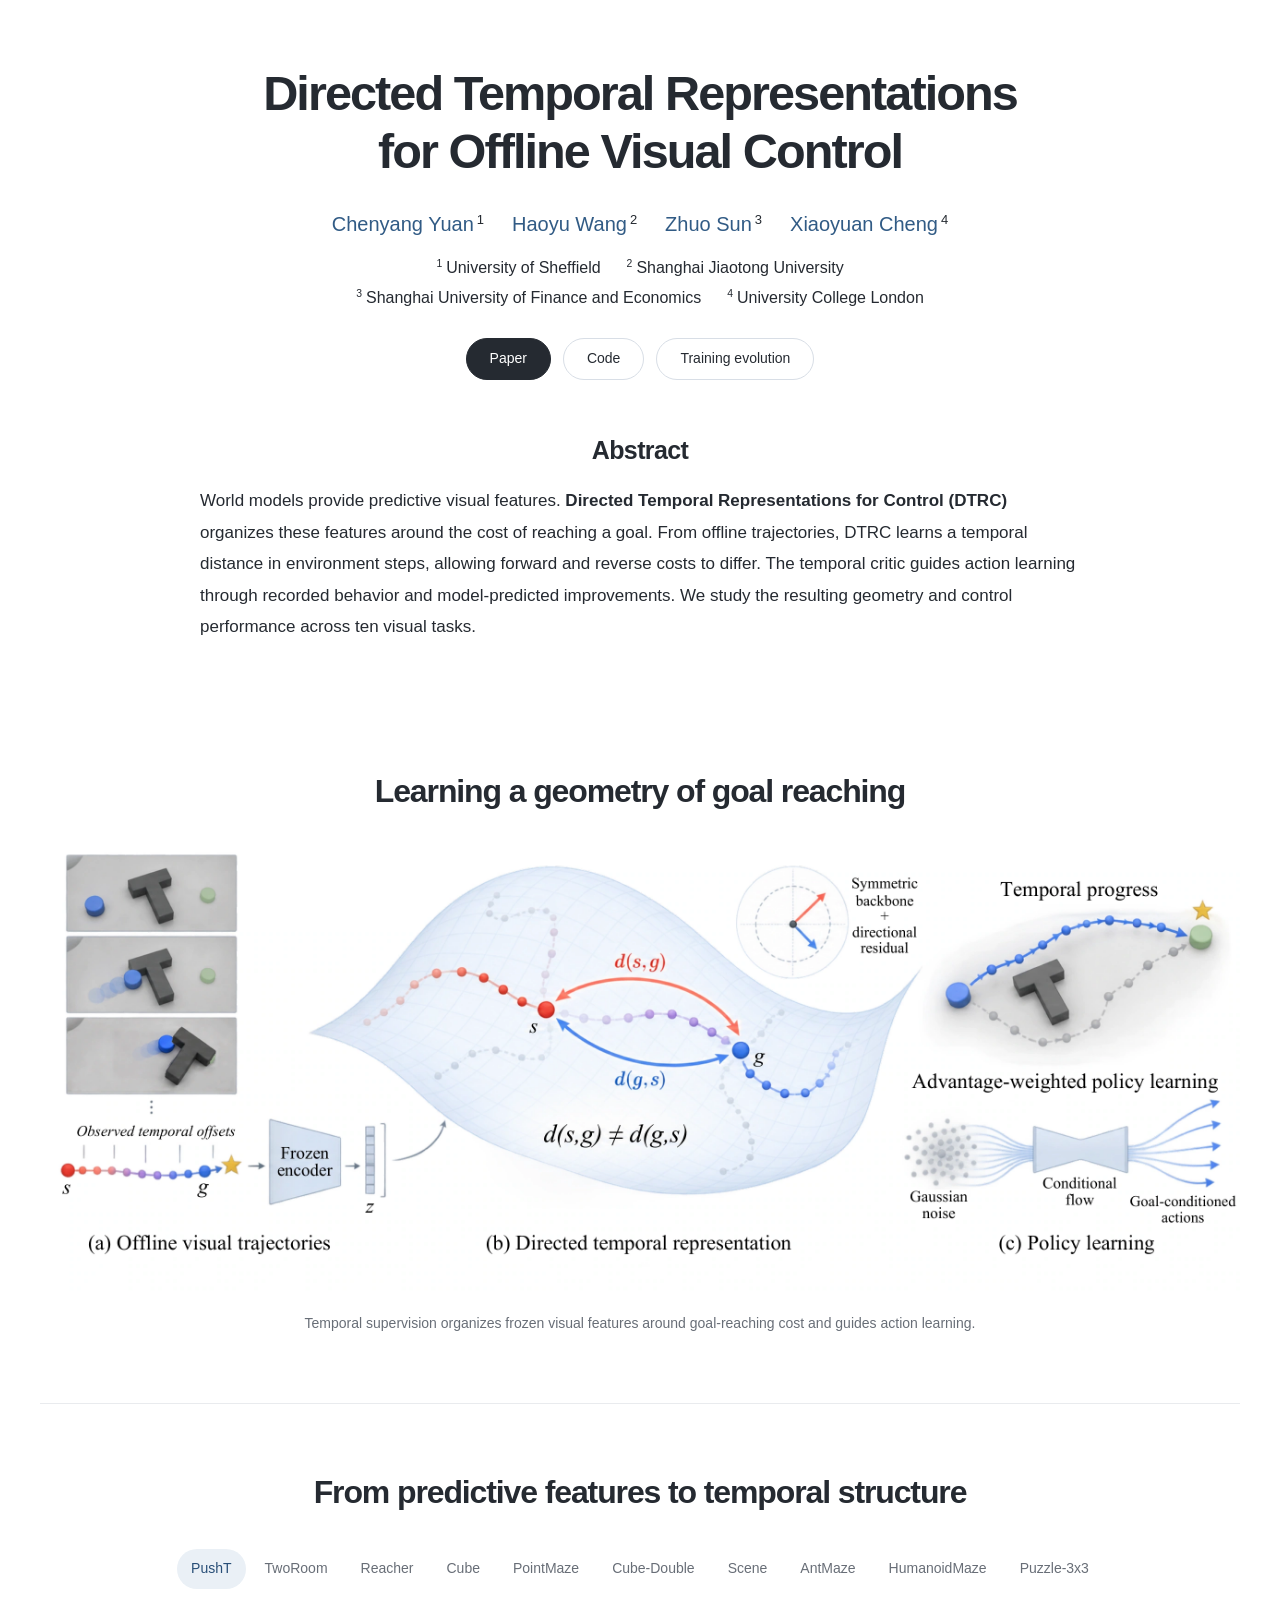
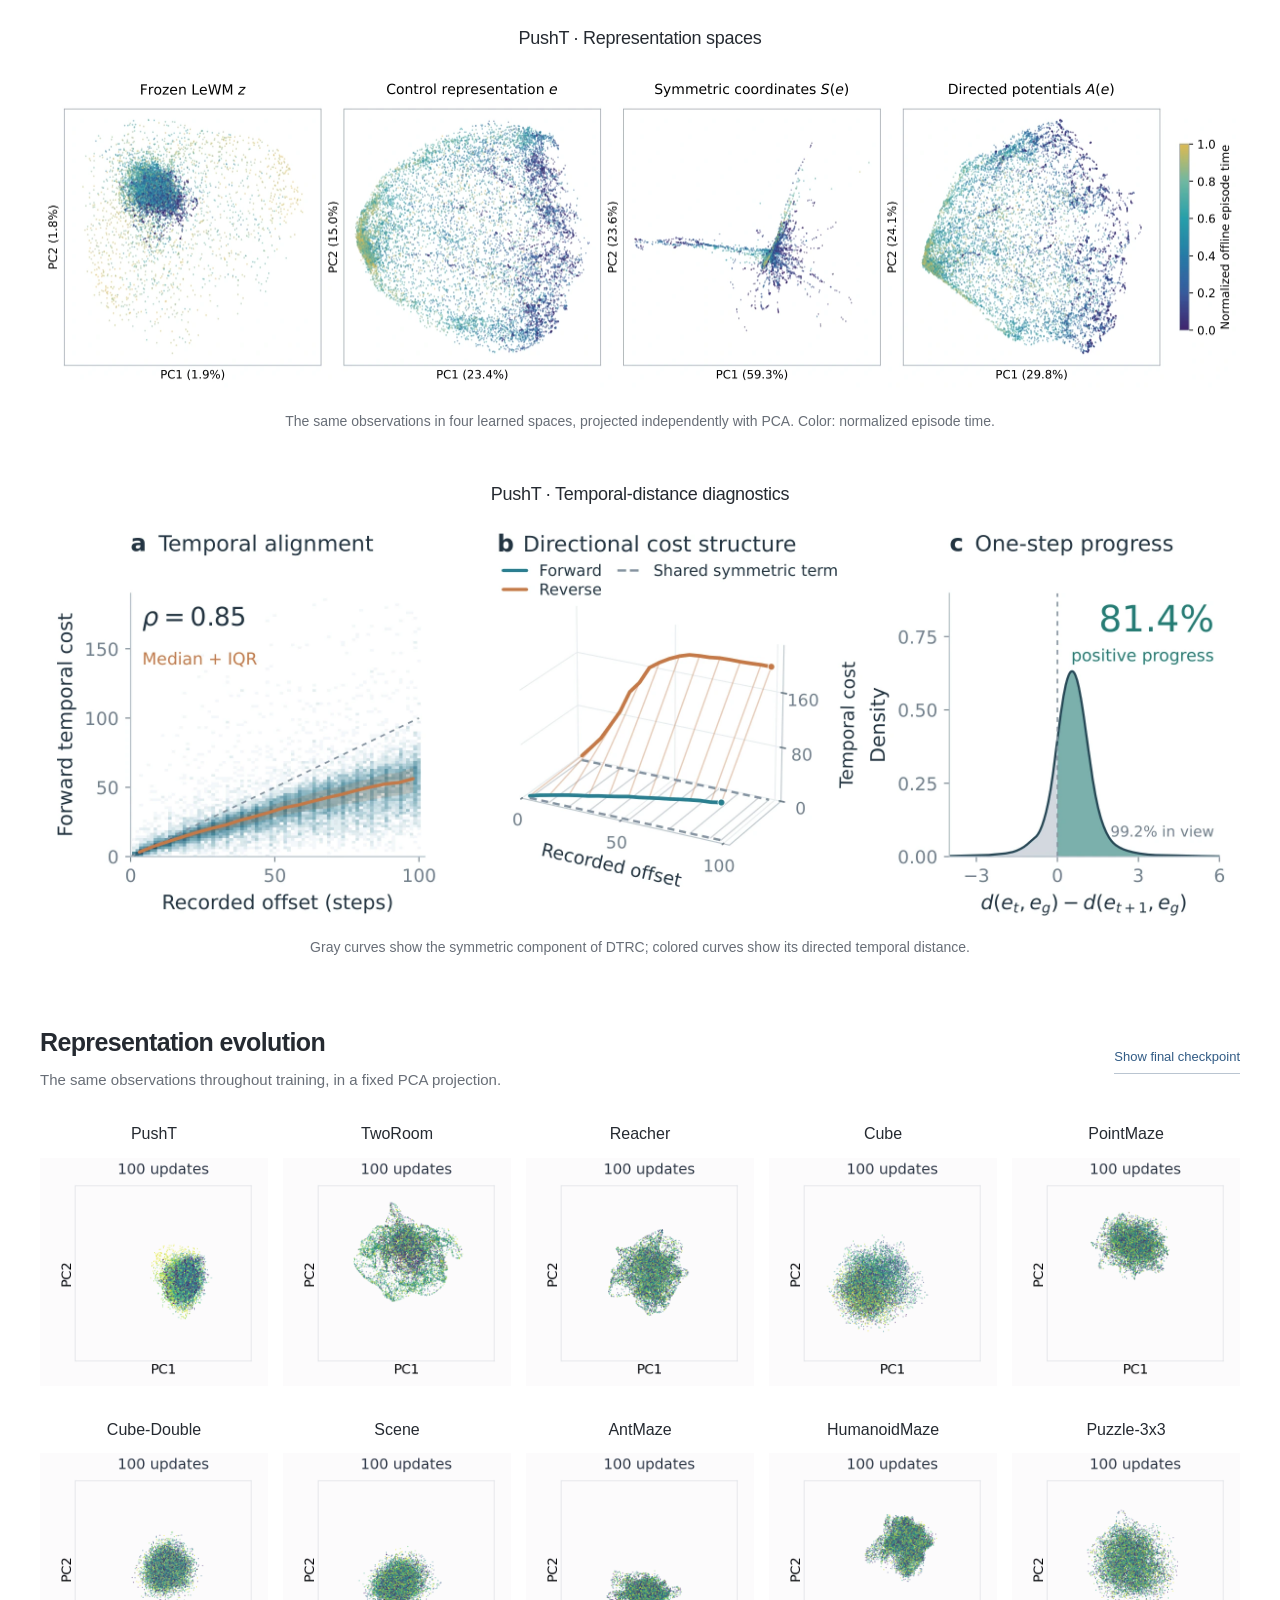
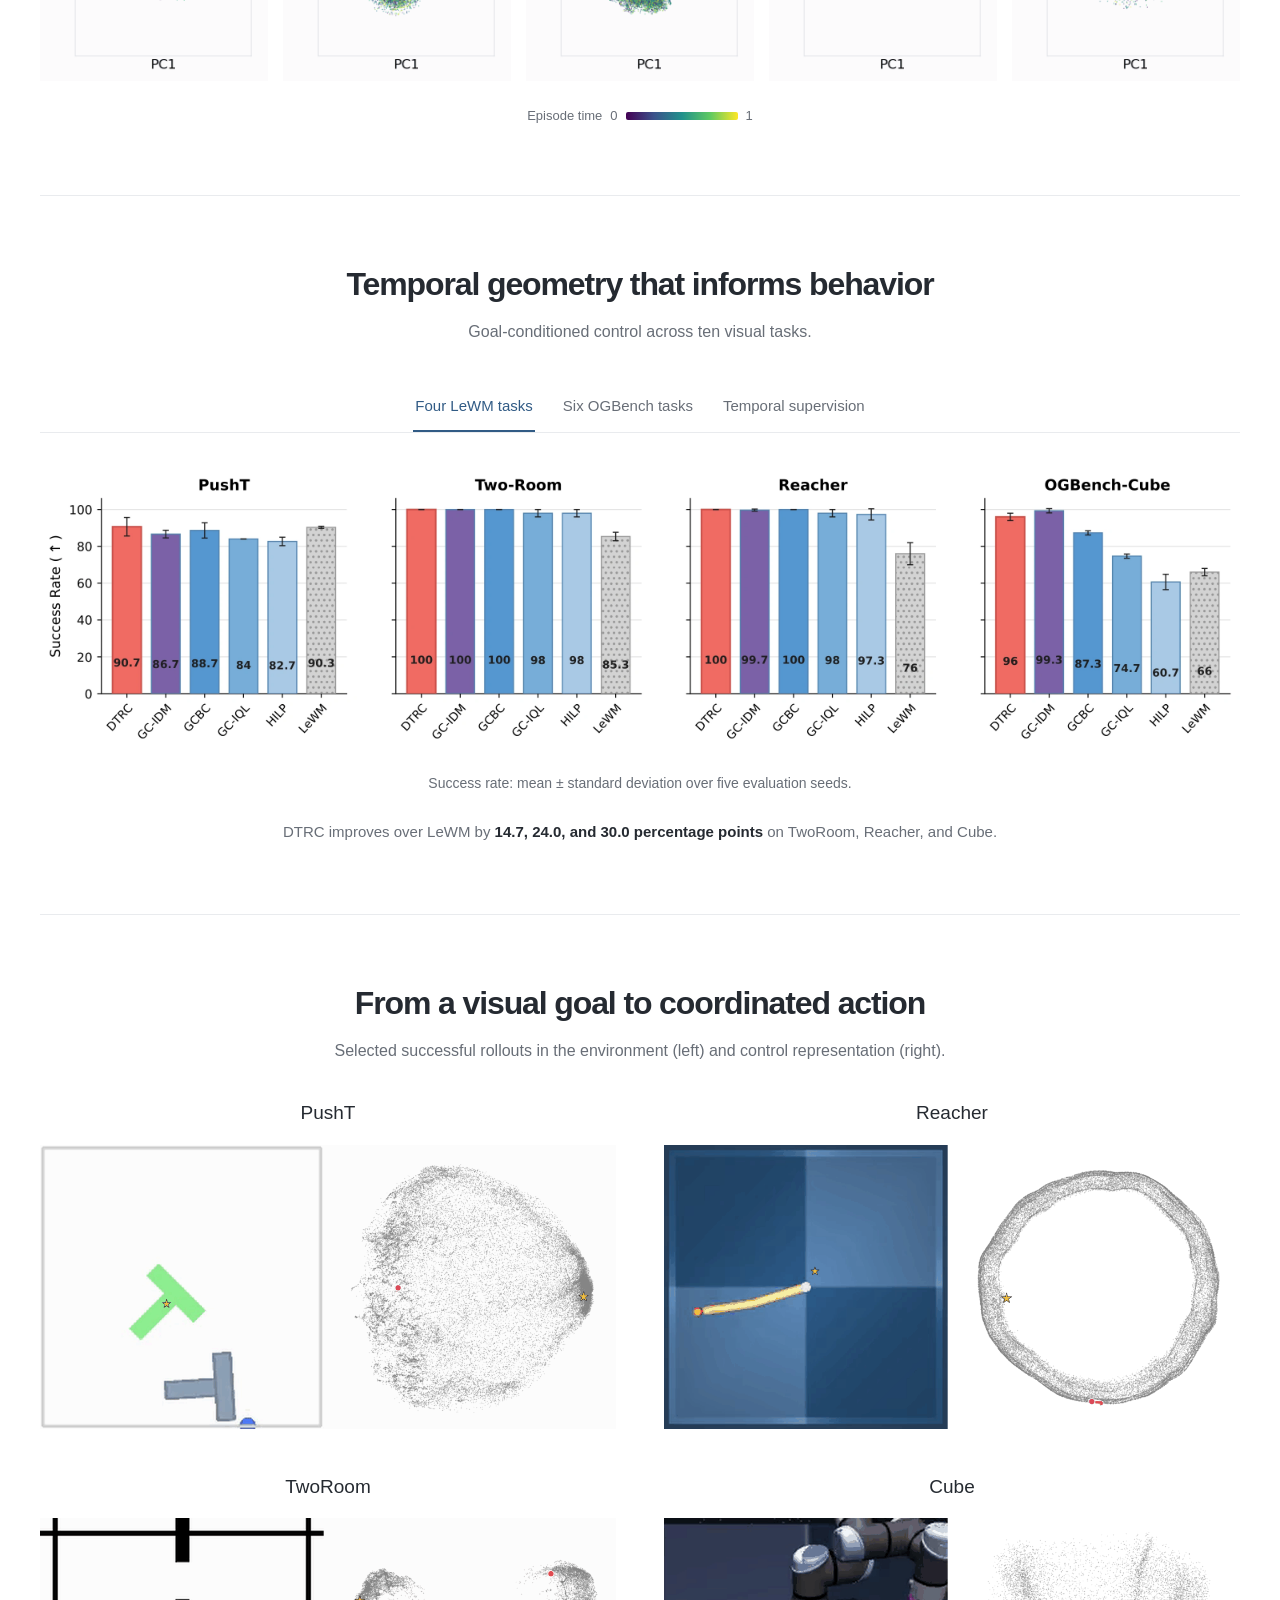
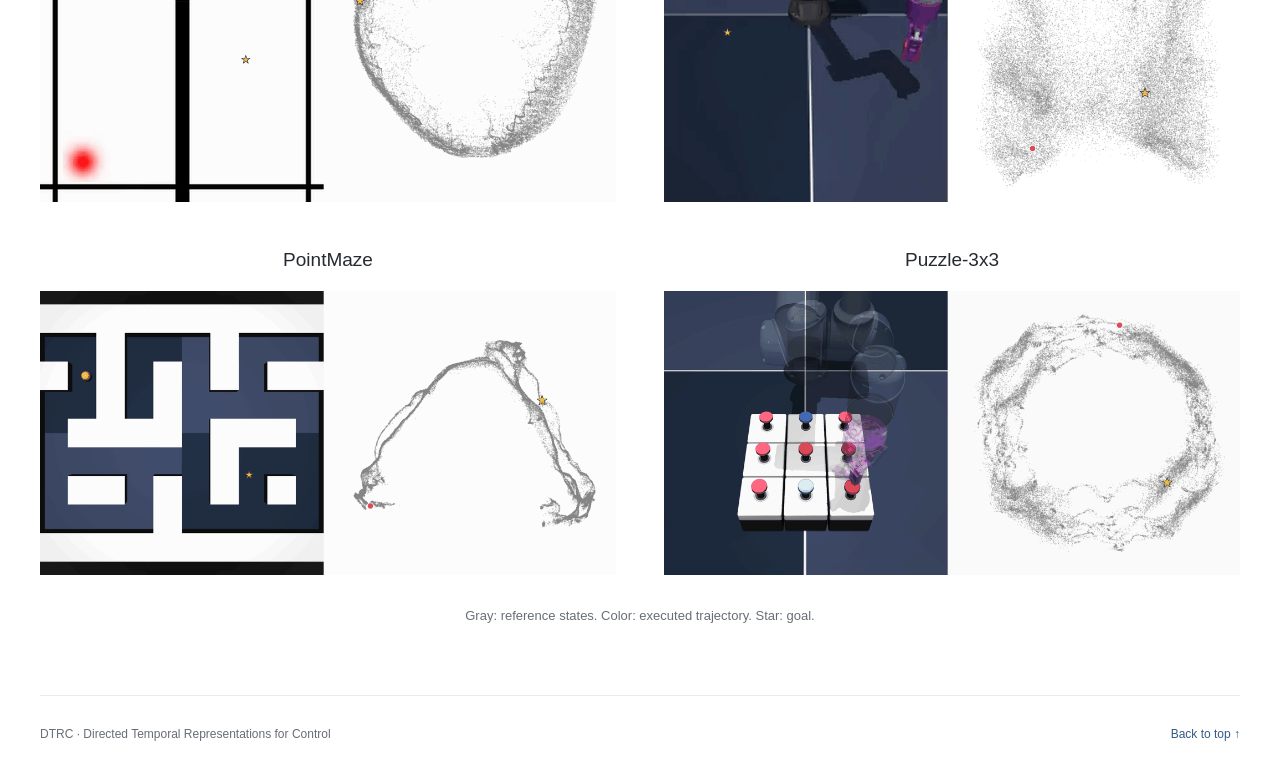
==== index.html @ 1022c5ed "Publish DTRC project website" ====
<!doctype html>
<html lang="en">
<head>
  <meta charset="utf-8">
  <meta name="viewport" content="width=device-width,initial-scale=1">
  <meta name="theme-color" content="#ffffff">
  <meta name="description" content="DTRC learns directed temporal representations on frozen world-model features, connecting goal-reaching cost with action-level progress for offline visual control.">
  <meta name="robots" content="noindex,nofollow">
  <link rel="canonical" href="https://chenyang-yuan.github.io/dtrc-project/">
  <title>DTRC · Directed Temporal Representations for Offline Visual Control</title>
  <link rel="icon" type="image/svg+xml" href="data:image/svg+xml,%3Csvg xmlns='http://www.w3.org/2000/svg' viewBox='0 0 40 40'%3E%3Crect width='40' height='40' rx='9' fill='%232b548b'/%3E%3Cpath d='M10 12h11a8 8 0 010 16H10V12m12 0 5-4m-5 4 5 4' fill='none' stroke='white' stroke-width='3' stroke-linejoin='round'/%3E%3C/svg%3E">
  <link rel="stylesheet" href="styles.css?v=authors-20261006">
  <script src="app.js?v=editorial-20261005" defer></script>
</head>
<body>
  <a class="skip-link" href="#main">Skip to content</a>
  <main id="main">
    <section class="hero container" id="top">
      <h1>Directed Temporal Representations<br class="desktop-break"> for Offline Visual Control</h1>
      <div class="authors" aria-label="Authors">
        <span><a href="https://scholar.google.com/citations?user=NBqTmHoAAAAJ&amp;hl=en" target="_blank" rel="noopener noreferrer">Chenyang Yuan</a><sup>1</sup></span>
        <span><a href="https://arc0127.github.io/" target="_blank" rel="noopener noreferrer">Haoyu Wang</a><sup>2</sup></span>
        <span><a href="https://jz-fun.github.io/" target="_blank" rel="noopener noreferrer">Zhuo Sun</a><sup>3</sup></span>
        <span><a href="https://scholar.google.com/citations?hl=en&amp;user=JsLhV54AAAAJ&amp;view_op=list_works&amp;sortby=pubdate" target="_blank" rel="noopener noreferrer">Xiaoyuan Cheng</a><sup>4</sup></span>
      </div>
      <div class="affiliations" aria-label="Affiliations">
        <div><span><sup>1</sup>University of Sheffield</span><span><sup>2</sup>Shanghai Jiaotong University</span></div>
        <div><span><sup>3</sup>Shanghai University of Finance and Economics</span><span><sup>4</sup>University College London</span></div>
      </div>
      <div class="resource-links"><a class="button primary" href="paper.html" target="_blank" rel="noopener">Paper</a><a class="button" href="https://github.com/Chenyang-Yuan/DTRC" target="_blank" rel="noopener noreferrer" aria-label="Code on GitHub">Code</a><a class="button" href="#evolution">Training evolution</a></div>
    </section>
    <section class="abstract section narrow" id="abstract"><h2>Abstract</h2><p>World models provide predictive visual features. <strong>Directed Temporal Representations for Control (DTRC)</strong> organizes these features around the cost of reaching a goal. From offline trajectories, DTRC learns a temporal distance in environment steps, allowing forward and reverse costs to differ. The temporal critic guides action learning through recorded behavior and model-predicted improvements. We study the resulting geometry and control performance across ten visual tasks.</p></section>
    <section class="section container" id="method">
      <div class="section-heading"><h2>Learning a geometry of goal reaching</h2></div>
      <figure class="research-figure">
        <button class="figure-open" data-zoom="assets/overview.webp" data-caption="DTRC: offline visual trajectories, directed temporal representation, and critic-guided policy learning." aria-label="Enlarge the method overview"><img src="assets/overview.webp" width="2600" height="964" alt="Offline images provide temporal supervision for a directed representation. The temporal critic evaluates progress and guides policy training." fetchpriority="high"></button>
        <figcaption>Temporal supervision organizes frozen visual features around goal-reaching cost and guides action learning.</figcaption>
      </figure>
    </section>
    <section class="section container" id="representation">
      <div class="section-heading"><h2>From predictive features to temporal structure</h2></div>
      <div class="task-chooser" role="group" aria-label="Select a task"><button data-task="pusht" aria-pressed="true">PushT</button><button data-task="tworoom" aria-pressed="false">TwoRoom</button><button data-task="reacher" aria-pressed="false">Reacher</button><button data-task="cube" aria-pressed="false">Cube</button><button data-task="pointmaze" aria-pressed="false">PointMaze</button><button data-task="cube-double" aria-pressed="false">Cube-Double</button><button data-task="scene" aria-pressed="false">Scene</button><button data-task="antmaze-medium" aria-pressed="false">AntMaze</button><button data-task="humanoidmaze-medium" aria-pressed="false">HumanoidMaze</button><button data-task="puzzle-3x3" aria-pressed="false">Puzzle-3x3</button></div>
      <figure class="research-figure">
        <h3 class="figure-title"><span data-task-label>PushT</span> · Representation spaces</h3>
        <button class="figure-open" id="spaces-open" data-zoom="assets/pusht-spaces-20261004.webp" aria-label="Enlarge representation spaces"><img id="spaces-image" src="assets/pusht-spaces-20261004.webp" width="2400" height="700" alt="PushT: frozen visual features, control representations, symmetric coordinates, and directed potentials." loading="lazy"></button>
        <figcaption>The same observations in four learned spaces, projected independently with PCA. Color: normalized episode time.</figcaption>
      </figure>
      <figure class="research-figure diagnostics">
        <h3 class="figure-title"><span data-task-label>PushT</span> · Temporal-distance diagnostics</h3>
        <button class="figure-open" id="diagnostics-open" data-zoom="assets/pusht-diagnostics-20261004.webp" aria-label="Enlarge temporal-distance diagnostics"><img id="diagnostics-image" src="assets/pusht-diagnostics-20261004.webp" width="2400" height="900" alt="PushT: temporal calibration, symmetric and directed costs, and one-step progress on held-out state–goal pairs." loading="lazy"></button>
        <figcaption>Gray curves show the symmetric component of DTRC; colored curves show its directed temporal distance.</figcaption>
      </figure>
      <div class="evolution-section" id="evolution">
        <div class="subsection-heading"><div><h3>Representation evolution</h3><p>The same observations throughout training, in a fixed PCA projection.</p></div><button class="text-button" id="evolution-toggle" aria-pressed="false">Show final checkpoint</button></div>
        <div class="evolution-grid">
        <figure class="evolution-card"><h4>PushT</h4><button class="figure-open" data-zoom="assets/pusht-evolution-20261004.gif" data-evolution="pusht" aria-label="Enlarge PushT training evolution"><picture><source media="(prefers-reduced-motion: reduce)" srcset="assets/pusht-evolution-poster-20261004.webp"><img src="assets/pusht-evolution-20261004.gif" width="500" height="500" alt="PushT: EMA control representation across 29 saved training checkpoints, in fixed PCA coordinates."></picture></button></figure>
        <figure class="evolution-card"><h4>TwoRoom</h4><button class="figure-open" data-zoom="assets/tworoom-evolution-20261004.gif" data-evolution="tworoom" aria-label="Enlarge TwoRoom training evolution"><picture><source media="(prefers-reduced-motion: reduce)" srcset="assets/tworoom-evolution-poster-20261004.webp"><img src="assets/tworoom-evolution-20261004.gif" width="500" height="500" alt="TwoRoom: EMA control representation across 29 saved training checkpoints, in fixed PCA coordinates."></picture></button></figure>
        <figure class="evolution-card"><h4>Reacher</h4><button class="figure-open" data-zoom="assets/reacher-evolution-20261004.gif" data-evolution="reacher" aria-label="Enlarge Reacher training evolution"><picture><source media="(prefers-reduced-motion: reduce)" srcset="assets/reacher-evolution-poster-20261004.webp"><img src="assets/reacher-evolution-20261004.gif" width="500" height="500" alt="Reacher: EMA control representation across 29 saved training checkpoints, in fixed PCA coordinates."></picture></button></figure>
        <figure class="evolution-card"><h4>Cube</h4><button class="figure-open" data-zoom="assets/cube-evolution-20261004.gif" data-evolution="cube" aria-label="Enlarge Cube training evolution"><picture><source media="(prefers-reduced-motion: reduce)" srcset="assets/cube-evolution-poster-20261004.webp"><img src="assets/cube-evolution-20261004.gif" width="500" height="500" alt="Cube: EMA control representation across 29 saved training checkpoints, in fixed PCA coordinates."></picture></button></figure>
        <figure class="evolution-card"><h4>PointMaze</h4><button class="figure-open" data-zoom="assets/pointmaze-evolution-20261004.gif" data-evolution="pointmaze" aria-label="Enlarge PointMaze training evolution"><picture><source media="(prefers-reduced-motion: reduce)" srcset="assets/pointmaze-evolution-poster-20261004.webp"><img src="assets/pointmaze-evolution-20261004.gif" width="500" height="500" alt="PointMaze: EMA control representation across 29 saved training checkpoints, in fixed PCA coordinates."></picture></button></figure>
        <figure class="evolution-card"><h4>Cube-Double</h4><button class="figure-open" data-zoom="assets/cube-double-evolution-20261004.gif" data-evolution="cube-double" aria-label="Enlarge Cube-Double training evolution"><picture><source media="(prefers-reduced-motion: reduce)" srcset="assets/cube-double-evolution-poster-20261004.webp"><img src="assets/cube-double-evolution-20261004.gif" width="500" height="500" alt="Cube-Double: EMA control representation across 29 saved training checkpoints, in fixed PCA coordinates."></picture></button></figure>
        <figure class="evolution-card"><h4>Scene</h4><button class="figure-open" data-zoom="assets/scene-evolution-20261004.gif" data-evolution="scene" aria-label="Enlarge Scene training evolution"><picture><source media="(prefers-reduced-motion: reduce)" srcset="assets/scene-evolution-poster-20261004.webp"><img src="assets/scene-evolution-20261004.gif" width="500" height="500" alt="Scene: EMA control representation across 29 saved training checkpoints, in fixed PCA coordinates."></picture></button></figure>
        <figure class="evolution-card"><h4>AntMaze</h4><button class="figure-open" data-zoom="assets/antmaze-medium-evolution-20261004.gif" data-evolution="antmaze-medium" aria-label="Enlarge AntMaze training evolution"><picture><source media="(prefers-reduced-motion: reduce)" srcset="assets/antmaze-medium-evolution-poster-20261004.webp"><img src="assets/antmaze-medium-evolution-20261004.gif" width="500" height="500" alt="AntMaze: EMA control representation across 29 saved training checkpoints, in fixed PCA coordinates."></picture></button></figure>
        <figure class="evolution-card"><h4>HumanoidMaze</h4><button class="figure-open" data-zoom="assets/humanoidmaze-medium-evolution-20261004.gif" data-evolution="humanoidmaze-medium" aria-label="Enlarge HumanoidMaze training evolution"><picture><source media="(prefers-reduced-motion: reduce)" srcset="assets/humanoidmaze-medium-evolution-poster-20261004.webp"><img src="assets/humanoidmaze-medium-evolution-20261004.gif" width="500" height="500" alt="HumanoidMaze: EMA control representation across 29 saved training checkpoints, in fixed PCA coordinates."></picture></button></figure>
        <figure class="evolution-card"><h4>Puzzle-3x3</h4><button class="figure-open" data-zoom="assets/puzzle-3x3-evolution-20261004.gif" data-evolution="puzzle-3x3" aria-label="Enlarge Puzzle-3x3 training evolution"><picture><source media="(prefers-reduced-motion: reduce)" srcset="assets/puzzle-3x3-evolution-poster-20261004.webp"><img src="assets/puzzle-3x3-evolution-20261004.gif" width="500" height="500" alt="Puzzle-3x3: EMA control representation across 29 saved training checkpoints, in fixed PCA coordinates."></picture></button></figure>
        </div>
        <div class="evolution-caption"><div class="phase-legend"><span>Episode time</span><span>0</span><i aria-hidden="true"></i><span>1</span></div></div>
      </div>
    </section>
    <section class="section container" id="results">
      <div class="section-heading"><h2>Temporal geometry that informs behavior</h2><p>Goal-conditioned control across ten visual tasks.</p></div>
      <div class="tabs" role="tablist" aria-label="Control results">
        <button class="tab-button" role="tab" id="tab-four" aria-selected="true" aria-controls="panel-four" data-panel="panel-four">Four LeWM tasks</button>
        <button class="tab-button" role="tab" id="tab-six" aria-selected="false" aria-controls="panel-six" data-panel="panel-six" tabindex="-1">Six OGBench tasks</button>
        <button class="tab-button" role="tab" id="tab-components" aria-selected="false" aria-controls="panel-components" data-panel="panel-components" tabindex="-1">Temporal supervision</button>
      </div>
      <div class="tabpanel" id="panel-four" role="tabpanel" aria-labelledby="tab-four">
        <figure class="research-figure"><button class="figure-open" data-zoom="assets/performance-paper-20261004.webp" data-caption="Goal-conditioned success on PushT, TwoRoom, Reacher, and OGBench-Cube." aria-label="Enlarge the four-task performance chart"><img src="assets/performance-paper-20261004.webp" width="2600" height="614" alt="Success-rate comparison of DTRC, GC-IDM, GCBC, GC-IQL, HILP, and LeWM on four visual tasks." loading="lazy"></button><figcaption>Success rate: mean ± standard deviation over five evaluation seeds.</figcaption></figure>
        <p class="result-caption">DTRC improves over LeWM by <strong>14.7, 24.0, and 30.0 percentage points</strong> on TwoRoom, Reacher, and Cube.</p>
      </div>
      <div class="tabpanel" id="panel-six" role="tabpanel" aria-labelledby="tab-six" hidden>
        <div class="table-scroll"><table class="data-table" id="six-task-table"><caption>Success rate (%) · mean ± standard deviation over five evaluation seeds</caption><thead><tr><th scope="col">Method</th><th scope="col">PointMaze</th><th scope="col">Cube-Double</th><th scope="col">Scene</th><th scope="col">AntMaze-M</th><th scope="col">HumanoidMaze-M</th><th scope="col">Puzzle-3x3</th></tr></thead><tbody></tbody></table></div>
        <p class="result-caption">DTRC ranks among the top two methods on <strong>five of six tasks</strong>. Bold: best mean; underline: second-best mean.</p>
      </div>
      <div class="tabpanel" id="panel-components" role="tabpanel" aria-labelledby="tab-components" hidden>
        <div class="table-scroll"><table class="data-table" id="component-table"><caption>Success rate (%) · mean ± standard deviation over five evaluation seeds</caption><thead><tr><th scope="col">Configuration</th><th scope="col">PushT</th><th scope="col">TwoRoom</th><th scope="col">Reacher</th><th scope="col">Cube</th></tr></thead><tbody></tbody></table></div>
        <p class="result-caption">Temporal representation learning and advantage weighting improve the same policy by <strong>5.3–32.0 percentage points</strong>, without model-assisted targets.</p>
      </div>
    </section>
    <section class="section container" id="rollouts">
      <div class="section-heading"><h2>From a visual goal to coordinated action</h2><p>Selected successful rollouts in the environment (left) and control representation (right).</p></div>
      <div class="rollout-grid">
        <figure class="rollout-card">
          <figcaption><h3>PushT</h3></figcaption>
          <picture><source media="(prefers-reduced-motion: reduce)" srcset="assets/pusht-environment-latent-poster.webp?v=gray-aligned-20261002"><img src="assets/pusht-environment-latent.gif?v=gray-aligned-20261002" width="1040" height="512" alt="PushT: synchronized environment and latent trajectory." loading="lazy"></picture>
        </figure>
        <figure class="rollout-card">
          <figcaption><h3>Reacher</h3></figcaption>
          <picture><source media="(prefers-reduced-motion: reduce)" srcset="assets/reacher-environment-latent-poster.webp?v=gray-aligned-20261002"><img src="assets/reacher-environment-latent.gif?v=gray-aligned-20261002" width="1040" height="512" alt="Reacher: synchronized environment and latent trajectory." loading="lazy"></picture>
        </figure>
        <figure class="rollout-card">
          <figcaption><h3>TwoRoom</h3></figcaption>
          <picture><source media="(prefers-reduced-motion: reduce)" srcset="assets/tworoom-environment-latent-poster.webp?v=gray-aligned-20261002"><img src="assets/tworoom-environment-latent.gif?v=gray-aligned-20261002" width="1040" height="512" alt="TwoRoom: synchronized environment and latent trajectory." loading="lazy"></picture>
        </figure>
        <figure class="rollout-card">
          <figcaption><h3>Cube</h3></figcaption>
          <picture><source media="(prefers-reduced-motion: reduce)" srcset="assets/cube-environment-latent-poster.webp?v=gray-aligned-20261002"><img src="assets/cube-environment-latent.gif?v=gray-aligned-20261002" width="1040" height="512" alt="Cube: synchronized environment and latent trajectory." loading="lazy"></picture>
        </figure>
        <figure class="rollout-card">
          <figcaption><h3>PointMaze</h3></figcaption>
          <picture><source media="(prefers-reduced-motion: reduce)" srcset="assets/pointmaze-environment-latent-poster.webp?v=gray-aligned-20261002"><img src="assets/pointmaze-environment-latent.gif?v=gray-aligned-20261002" width="1040" height="512" alt="PointMaze: synchronized environment and latent trajectory." loading="lazy"></picture>
        </figure>
        <figure class="rollout-card">
          <figcaption><h3>Puzzle-3x3</h3></figcaption>
          <picture><source media="(prefers-reduced-motion: reduce)" srcset="assets/puzzle-3x3-environment-latent-poster.webp?v=gray-aligned-20261002"><img src="assets/puzzle-3x3-environment-latent.gif?v=gray-aligned-20261002" width="1040" height="512" alt="Puzzle-3x3: synchronized environment and latent trajectory." loading="lazy"></picture>
        </figure>
      </div>
      <p class="behavior-note">Gray: reference states. Color: executed trajectory. Star: goal.</p>
    </section>
  </main>
  <footer class="container"><span>DTRC · Directed Temporal Representations for Control</span><a href="#top">Back to top ↑</a></footer>
  <dialog id="figure-dialog" aria-labelledby="figure-caption"><button class="dialog-close" aria-label="Close enlarged figure">×</button><div class="zoom-scroll"><img id="figure-large" alt=""></div><p id="figure-caption"></p><a id="figure-original" target="_blank" rel="noopener">Open full-resolution image</a></dialog>
</body>
</html>
---- styles.css ----
:root{--ink:#202c3b;--muted:#596574;--blue:#2b548b;--teal:#25776f;--line:#dfe5eb;--pale:#f4f7fb;--serif:Georgia,'Times New Roman',serif;--sans:Inter,-apple-system,BlinkMacSystemFont,'Segoe UI',sans-serif}
*{box-sizing:border-box}html{scroll-behavior:smooth;scroll-padding-top:95px}body{margin:0;color:var(--ink);background:#fff;font:17px/1.7 var(--sans);-webkit-font-smoothing:antialiased}a{color:var(--blue);text-underline-offset:4px}button,select{font:inherit}button,a,select{touch-action:manipulation}button{color:inherit}button:focus-visible,a:focus-visible,select:focus-visible,summary:focus-visible{outline:3px solid #4285ba;outline-offset:5px}button{cursor:pointer}img,video{max-width:100%;display:block}h1,h2,h3,p,figure{margin:0}h1,h2{font-family:var(--serif);font-weight:400;line-height:1.18}h3{font-size:19px;line-height:1.45;font-weight:600}p+p{margin-top:18px}.container{width:min(1120px,calc(100% - 64px));margin-inline:auto}.narrow{width:min(810px,calc(100% - 64px));margin-inline:auto}.site-header{position:sticky;top:0;z-index:20;border-bottom:1px solid var(--line);background:rgba(255,255,255,.97)}.nav{height:66px;display:flex;align-items:center;justify-content:space-between;gap:26px}.wordmark{text-decoration:none;font-size:20px;font-weight:750;letter-spacing:.04em;display:flex;gap:11px;align-items:center}.wordmark-rule{width:20px;height:2px;background:var(--teal)}.nav-links{display:flex;gap:28px;font-size:14px}.nav a:not(.wordmark){text-decoration:none;color:var(--muted)}.nav a:hover{color:var(--blue)}.nav-paper{font-size:14px;border-bottom:1px solid #8094ac}.hero{text-align:center;padding-top:65px}.eyebrow{font-size:13px;letter-spacing:.14em;text-transform:uppercase;color:var(--blue);font-weight:600;margin-bottom:18px}.hero h1{font-size:clamp(42px,5.2vw,66px);letter-spacing:-.04em}.paper-subtitle{font-family:var(--serif);font-size:clamp(23px,2.5vw,32px);margin-top:10px;line-height:1.35}.hero-summary{margin:23px auto 0;font-size:18px;line-height:1.7;color:var(--muted)}.hero-summary em{color:var(--blue);font-style:normal}.resource-links{display:flex;justify-content:center;flex-wrap:wrap;gap:10px;margin:27px 0 38px}.button{display:inline-flex;gap:8px;align-items:center;justify-content:center;text-decoration:none;color:var(--ink);border:1px solid #d8dee6;background:#fff;border-radius:6px;padding:9px 17px;font-size:14px;font-weight:500;transition:background .2s}.button:hover{background:var(--pale)}.button.primary{background:var(--ink);border-color:var(--ink);color:#fff}.button.primary:hover{background:var(--blue)}.button svg{width:18px;height:18px;fill:none;stroke:currentColor;stroke-width:1.4;stroke-linejoin:round;stroke-linecap:round}.hero-figure{margin:0 auto}.hero-figure figcaption{margin-top:12px;font-size:14px;color:var(--muted)}.figure-open{display:block;width:100%;border:0;background:transparent;padding:0;cursor:zoom-in}.figure-open img{width:100%;height:auto}.section{padding-block:76px;border-bottom:1px solid var(--line)}.abstract{padding-block:57px}.abstract h2{text-align:center;font-size:31px;margin-bottom:23px}.abstract p{font-size:17px;line-height:1.85}.section-heading{max-width:770px;margin:0 auto 36px;text-align:center}.section-index{font-size:12px;letter-spacing:.16em;font-weight:600;color:var(--blue);display:block;margin-bottom:14px}.section-heading h2{font-size:39px;letter-spacing:-.025em}.section-heading p{margin-top:17px;color:var(--muted);font-size:17px}.method-columns{display:grid;grid-template-columns:repeat(3,1fr);gap:35px}.step{font-family:var(--serif);font-size:26px;color:var(--blue);display:block;border-top:2px solid #aac0d7;padding-top:18px;margin-bottom:8px}.method-columns p{font-size:15px;color:var(--muted);margin-top:10px}.equation-block{margin:36px auto 0;padding:25px 20px;background:var(--pale);border-radius:4px;text-align:center;overflow-x:auto}.equation{font:23px/1.75 var(--serif);white-space:nowrap}.equation-caption{font-size:14px;color:var(--muted);margin-top:10px}.equation .sym{color:var(--blue)}.equation .dir{color:var(--teal)}.explanation{max-width:800px;margin:25px auto 0;font-size:16px}.task-chooser{display:flex;gap:7px;justify-content:center;flex-wrap:wrap;margin-bottom:28px}.task-chooser button,.tab-button{border:1px solid var(--line);background:#fff;padding:8px 13px;border-radius:5px;font-size:14px}.task-chooser button[aria-pressed=true],.tab-button[aria-selected=true]{color:#fff;background:var(--blue);border-color:var(--blue)}.task-chooser button:hover,.tab-button:hover{border-color:var(--blue)}.figure-heading{display:flex;justify-content:space-between;align-items:center;gap:16px;margin-bottom:17px}.figure-heading h3{font-size:18px}.figure-hint{font-size:13px;color:var(--muted)}.research-figure figcaption{font-size:14px;color:var(--muted);margin-top:17px;line-height:1.7}.research-figure+.research-figure{margin-top:40px}.legend-note{margin:22px 0 36px;padding-left:16px;border-left:2px solid #90abbf;font-size:14px;color:var(--muted)}.diagnostic-notes{display:grid;grid-template-columns:repeat(3,1fr);gap:28px;margin-top:22px}.diagnostic-notes p{font-size:14px;color:var(--muted);margin-top:5px}.diagnostic-notes h4{font-size:15px;margin:0;font-weight:600}.metric-strip{display:grid;grid-template-columns:repeat(3,1fr);background:var(--pale);margin:30px 0 0;padding:22px 10px;border-radius:5px}.metric{text-align:center;padding:0 12px}.metric+.metric{border-left:1px solid #d7e0eb}.metric strong{font-family:var(--serif);font-size:31px;display:block;font-weight:400;color:var(--blue);line-height:1.35}.metric span{display:block;font-size:13px;line-height:1.6;color:var(--muted)}.fineprint{font-size:13px;color:var(--muted);margin-top:14px;line-height:1.65}.tabs{display:flex;justify-content:center;gap:9px;margin:28px 0}.tabpanel[hidden]{display:none}.table-scroll{overflow-x:auto}.data-table{border-collapse:collapse;width:100%;font-size:14px;white-space:nowrap;font-variant-numeric:tabular-nums;text-align:right}.data-table th,.data-table td{padding:12px 15px;border-bottom:1px solid #e7ebf0}.data-table thead th{font-weight:600;border-top:1.5px solid #778493;border-bottom:1.5px solid #a5aebb;color:#445163;font-size:13px}.data-table th:first-child,.data-table td:first-child{text-align:left}.data-table .ours{background:#edf3fa;font-weight:600;color:#274b7b}.data-table caption{text-align:left;font-size:14px;color:var(--muted);padding-bottom:15px}.result-insight{display:grid;grid-template-columns:1fr 1fr;gap:35px;margin-top:30px}.result-insight p{font-size:16px;color:var(--muted);margin-top:10px}.delta{font:38px/1.1 var(--serif);color:var(--blue);margin-bottom:10px}.delta span{font:14px var(--sans);color:var(--muted)}details{border-block:1px solid var(--line);margin-top:28px;padding:14px 0}summary{cursor:pointer;font-size:15px;font-weight:600}details[open] summary{margin-bottom:22px}.video-grid{display:grid;grid-template-columns:repeat(3,1fr);gap:25px}.video-card{border:1px solid var(--line);border-radius:5px;overflow:hidden;background:#fff}.video-card video{width:100%;aspect-ratio:1;background:#f6f7f9;object-fit:contain}.video-info{padding:15px 18px;display:flex;align-items:baseline;justify-content:space-between;gap:12px}.video-info h3{font-size:17px}.video-info span{font-size:13px;color:var(--muted)}.trajectory-grid{display:grid;grid-template-columns:repeat(3,1fr);gap:24px;margin-top:30px}.trajectory-grid figcaption{text-align:center;font-size:14px;margin-top:8px;color:var(--muted)}.behavior-note{max-width:810px;margin:28px auto 0;font-size:16px;color:var(--muted)}.atlas-image{width:min(850px,100%);margin:auto}.resources{display:flex;justify-content:space-between;gap:40px;align-items:center;padding:40px 0}.resources h2{font-size:31px}.resources p{font-size:15px;color:var(--muted);margin-top:10px}.resource-small{display:flex;gap:10px;flex-shrink:0}footer{display:flex;justify-content:space-between;gap:20px;font-size:13px;color:var(--muted);padding-block:24px 40px}footer a{text-decoration:none}.skip-link{position:fixed;top:-60px;left:20px;z-index:100;padding:8px;background:white}.skip-link:focus{top:8px}dialog{border:1px solid var(--line);border-radius:7px;padding:42px 24px 20px;width:min(1450px,96vw);max-height:94vh;color:var(--ink)}dialog::backdrop{background:rgba(18,30,45,.72)}dialog img{width:100%;height:auto}dialog p{font-size:14px;margin:16px 0 4px}dialog>a{font-size:14px}.zoom-scroll{overflow:auto;max-height:73vh}.dialog-close{position:absolute;top:3px;right:12px;border:0;background:white;font-size:30px;line-height:1;padding:6px}.hidden{display:none}
@media(min-width:1500px){.container{width:1180px}}
@media(max-width:800px){.container,.narrow{width:calc(100% - 36px)}.nav{gap:16px;height:59px}.nav-links{gap:15px}.nav-paper{display:none}.hero{padding-top:43px}.hero-summary{font-size:17px}.section{padding-block:50px}.section-heading h2{font-size:32px}.method-columns{gap:20px}.method-columns h3{font-size:17px}.method-columns p{font-size:14px}.video-grid{gap:14px}.video-info{padding:12px;display:block}.resources{align-items:flex-start;flex-direction:column;gap:20px}.diagnostic-notes{gap:15px}.hero-figure figcaption{font-size:13px}.data-table th,.data-table td{padding:10px}}
@media(max-width:560px){body{font-size:16px}.nav-links{gap:12px;font-size:12px}.wordmark{font-size:18px}.wordmark-rule{display:none}.eyebrow{font-size:10px;letter-spacing:.08em}.hero h1{font-size:41px}.paper-subtitle{font-size:24px}.hero-summary{font-size:16px}.desktop-break{display:none}.resource-links{margin:23px 0 30px}.button{font-size:13px;padding:9px 12px}.section-heading h2{font-size:31px}.abstract p{font-size:16px}.method-columns,.diagnostic-notes{grid-template-columns:1fr;gap:22px}.step{padding-top:10px}.method-columns h3{font-size:18px}.method-columns p{font-size:15px}.equation{font-size:19px}.equation-block{padding:17px 12px}.task-chooser{gap:6px}.task-chooser button{font-size:12px;padding:7px 10px}.figure-heading{align-items:flex-start}.figure-heading h3{font-size:16px}.figure-hint{font-size:12px;white-space:nowrap}.research-figure .figure-open{overflow:auto}.research-figure .figure-open img{min-width:700px}.research-figure figcaption{font-size:13px}.metric-strip{padding:17px 3px}.metric{padding:0 6px}.metric strong{font-size:24px}.metric span{font-size:11px}.result-insight{grid-template-columns:1fr;gap:26px}.tabs{flex-wrap:wrap}.tab-button{font-size:13px}.video-grid{grid-template-columns:1fr}.video-card{max-width:350px;margin-inline:auto;width:100%}.video-info{display:flex}.trajectory-grid{grid-template-columns:1fr;max-width:460px;margin-inline:auto}.trajectory-grid figure+figure{margin-top:12px}.resources h2{font-size:29px}footer{flex-direction:column;font-size:12px}.zoom-scroll img{min-width:900px}.section-index{font-size:11px}.atlas-image .figure-open img{min-width:0}}
@media(prefers-reduced-motion:reduce){html{scroll-behavior:auto}*{transition:none!important}}
.rollout-grid{display:grid;grid-template-columns:repeat(2,minmax(0,1fr));gap:30px 24px}.rollout-card{padding:18px 16px 16px;border:1px solid var(--line);border-radius:5px;background:#fff;overflow:hidden}.rollout-card figcaption{display:flex;justify-content:space-between;align-items:baseline;gap:16px;margin-bottom:15px}.rollout-card h3{font-size:18px}.rollout-card figcaption span{font-size:14px;color:var(--muted);white-space:nowrap}.rollout-card picture{display:block}.rollout-card img{width:100%;height:auto;aspect-ratio:1040/512}.rollout-featured{grid-column:1/-1;width:min(840px,100%);justify-self:center}
@media(max-width:700px){.rollout-grid{grid-template-columns:1fr;gap:24px}.rollout-card{padding:15px 12px 12px}.rollout-featured{grid-column:auto}.rollout-card figcaption{margin-bottom:12px}}
@media(max-width:560px){.eyebrow{font-size:12px}.metric span{font-size:12px}}
/* Research presentation. */
:root{--ink:#20252c;--muted:#626974;--blue:#315785;--line:#e2e5e9}
.container{width:min(1280px,calc(100% - 72px))}.narrow{width:min(900px,calc(100% - 72px))}
h1,h2{font-family:var(--sans);font-weight:600;letter-spacing:-.025em}
.hero{padding-top:58px}.hero h1{font-size:clamp(32px,3.6vw,48px);line-height:1.22;font-weight:650;letter-spacing:-.035em}
.eyebrow{font-size:15px;letter-spacing:.2em;margin-bottom:17px}.hero-summary{font-size:19px;margin-top:20px}
.resource-links{margin:26px 0 0}.button{font-size:15px;padding:8px 20px}
.abstract{padding:44px 0 20px;border:0}.abstract h2{font-size:26px;margin-bottom:16px}.abstract p{font-size:17px;line-height:1.8}
.section{padding-block:55px}.section-heading{max-width:930px;margin-bottom:29px}.section-heading h2{font-size:33px;line-height:1.25}.section-heading p{margin-top:13px}
.section-index{margin-bottom:11px}.nav-links{gap:23px}.nav-paper{font-size:14px}
.figure-title{text-align:center;font-size:19px;font-weight:550;margin-bottom:19px}
.research-figure figcaption{font-size:14px;text-align:center;max-width:1040px;margin:14px auto 0}
.diagnostics{max-width:1170px;margin-inline:auto}.research-figure+.research-figure{margin-top:36px}
details{max-width:1040px;margin:22px auto 0;padding:11px 0;border-bottom:0;color:var(--muted)}
summary{font-size:14px;font-weight:400;color:#414c5a}details p{font-size:16px}details .equation-block{margin-top:0}
.evolution-section{margin-top:50px;scroll-margin-top:20px}
.subsection-heading{display:flex;justify-content:space-between;gap:20px;align-items:center;margin-bottom:20px}
.subsection-heading h3{font-size:24px;font-weight:550;letter-spacing:-.025em}.subsection-heading p{font-size:16px;color:var(--muted);margin-top:7px}
.text-button{font-size:14px;border:1px solid #cdd6e0;background:white;border-radius:4px;padding:8px 12px;white-space:nowrap}.text-button:hover{background:var(--pale)}
.evolution-grid{display:grid;grid-template-columns:repeat(5,minmax(0,1fr));gap:26px 16px}
.evolution-card{min-width:0}.evolution-card h4{font-size:16px;text-align:center;font-weight:550;margin:0 0 7px}.evolution-card img{width:100%;aspect-ratio:1}.evolution-card picture{display:block}
.evolution-caption{display:flex;justify-content:space-between;gap:15px;margin-top:20px;font-size:14px;color:var(--muted);align-items:center}
.phase-legend{display:flex;align-items:center;gap:8px;white-space:nowrap}.phase-legend i{display:block;width:112px;height:8px;border-radius:2px;background:linear-gradient(90deg,#440154,#3b528b,#21918c,#5ec962,#fde725)}
.tabs{margin:26px 0}.data-table{font-size:15px}.data-table thead th{font-size:14px}.data-table tbody th{font-weight:500}
.data-table .runner-up{text-decoration:underline;text-underline-offset:4px}
.result-caption{max-width:940px;text-align:center;margin:22px auto 0;font-size:16px;color:var(--muted)}.result-caption strong{color:var(--ink);font-weight:550}
.rollout-grid{gap:30px 28px}.rollout-card{padding:16px 14px;border-radius:4px}.rollout-card h3{font-size:19px;font-weight:550}
.behavior-note{max-width:none;text-align:center;font-size:15px;margin-top:23px}
dialog.is-evolution{width:min(670px,95vw)}.is-evolution .zoom-scroll img{min-width:0}
footer{font-size:14px}
@media(max-width:1000px){.container,.narrow{width:calc(100% - 40px)}.nav-links{gap:16px}.evolution-grid{gap:22px 8px}.evolution-card h4{font-size:14px}.evolution-caption{flex-direction:column;align-items:flex-start}.section-heading h2{font-size:29px}}
@media(max-width:760px){.nav-paper{display:none}.nav{gap:16px}.nav-links{gap:13px;overflow-x:auto;white-space:nowrap;font-size:14px}.hero{padding-top:40px}.hero h1{font-size:35px}.hero-summary{font-size:17px}.section{padding-block:43px}.evolution-grid{grid-template-columns:repeat(2,minmax(0,1fr));gap:24px 16px}.evolution-card h4{font-size:17px}.rollout-grid{grid-template-columns:1fr}.subsection-heading{align-items:flex-start}.subsection-heading h3{font-size:22px}.subsection-heading p{font-size:15px}.text-button{white-space:normal;flex-shrink:0;max-width:135px}.data-table{font-size:14px}.data-table th,.data-table td{padding:10px}.research-figure .figure-open{overflow-x:auto}.research-figure .figure-open img{min-width:700px}.zoom-scroll img{min-width:900px}.is-evolution .zoom-scroll img{min-width:0}footer{flex-direction:column}.desktop-break{display:none}}
@media(max-width:450px){.container,.narrow{width:calc(100% - 28px)}.nav{gap:14px}.wordmark{font-size:18px}.hero h1{font-size:30px}.hero-summary{font-size:16px}.abstract p{font-size:16px}.section-heading h2{font-size:27px}.subsection-heading{flex-direction:column;gap:12px}.text-button{max-width:none}.evolution-grid{gap:20px 8px}.evolution-caption{font-size:14px}.task-chooser button{font-size:14px;padding:8px 10px}.rollout-card{padding:13px 10px}.rollout-card figcaption span{font-size:14px}}

/* Quiet typography and an open, figure-led layout. */
:root{--ink:#252a31;--muted:#686e77;--blue:#315b85;--line:#e9ebee}
.container{width:min(1200px,calc(100% - 64px))}
.narrow{width:min(880px,calc(100% - 64px))}
.site-header{background:rgba(255,255,255,.96);backdrop-filter:blur(12px)}
.nav{height:64px}.nav-links{gap:24px}.wordmark-rule{display:none}
.hero{padding-top:76px}.hero .eyebrow{font-size:14px;letter-spacing:.17em;margin-bottom:21px}
.hero h1{font-size:clamp(34px,3.8vw,50px);line-height:1.2;font-weight:650;letter-spacing:-.04em}
.hero-summary{font-size:19px;margin-top:24px}
.resource-links{margin-top:28px;gap:12px}.button{border-radius:24px;font-size:14px;padding:8px 23px}
.section{padding-block:68px}.abstract{padding-block:56px 60px;border-bottom:0}
.abstract h2{font-size:25px;margin-bottom:20px}.abstract p{font-size:17px;line-height:1.85}
.section-heading{margin-bottom:35px}.section-heading h2{font-size:32px;line-height:1.3;letter-spacing:-.035em}
.section-heading p{font-size:16px;line-height:1.7;margin-top:13px}
.figure-title{font-size:18px;font-weight:500;margin-bottom:24px;letter-spacing:-.015em}
.research-figure figcaption{font-size:14px;line-height:1.65;margin-top:20px}
.research-figure+.research-figure{margin-top:48px}
.task-chooser{gap:5px;margin-bottom:36px}
.task-chooser button{border-color:transparent;border-radius:20px;padding:7px 13px;color:var(--muted)}
.task-chooser button:hover{background:#f4f6f8;border-color:transparent;color:var(--ink)}
.task-chooser button[aria-pressed=true]{background:#eaf0f6;color:#284e77;border-color:transparent}
.evolution-section{margin-top:64px}.subsection-heading{margin-bottom:28px}
.subsection-heading h3{font-size:25px;font-weight:550}.subsection-heading p{font-size:15px;margin-top:7px}
.text-button{border:0;border-radius:0;border-bottom:1px solid #bac5d1;padding:4px 0;font-size:13px;color:var(--blue)}
.text-button:hover{background:transparent;border-color:var(--blue)}
.evolution-grid{gap:30px 15px}.evolution-card h4{font-size:16px;font-weight:500;margin-bottom:10px}
.evolution-caption{justify-content:center;margin-top:24px;font-size:13px}
.tabs{border-bottom:1px solid var(--line);gap:26px;margin:0 0 36px;padding:0}
.tab-button{border:0;border-bottom:2px solid transparent;border-radius:0;padding:12px 2px;color:var(--muted);font-size:15px}
.tab-button[aria-selected=true]{background:transparent;border-color:var(--blue);color:var(--blue)}
.tab-button:hover{color:var(--blue)}
.result-caption{font-size:15px;margin-top:24px;line-height:1.75}
.rollout-grid{gap:44px 48px}.rollout-card{border:0;border-radius:0;padding:0;overflow:visible}
.rollout-card figcaption{justify-content:center;margin-bottom:18px}.rollout-card h3{font-size:19px;font-weight:500}
.behavior-note{font-size:13px;margin-top:30px}.data-table caption{font-size:13px;padding-bottom:20px}
footer{padding-block:28px 36px;font-size:12px}
@media(max-width:1000px){.container,.narrow{width:calc(100% - 40px)}.nav-links{gap:18px}.evolution-card h4{font-size:14px}.evolution-caption{align-items:center}.rollout-grid{gap:34px 28px}}
@media(max-width:760px){.nav-links{gap:16px;font-size:13px}.hero{padding-top:48px}.hero h1{font-size:36px}.hero-summary{font-size:17px}.section{padding-block:48px}.abstract{padding-block:45px}.section-heading h2{font-size:28px}.section-heading{margin-bottom:29px}.research-figure+.research-figure{margin-top:40px}.evolution-section{margin-top:46px}.evolution-grid{gap:26px 14px}.evolution-card h4{font-size:16px}.tabs{gap:20px}.tab-button{font-size:14px}.rollout-grid{gap:36px}.rollout-card{padding:0}.subsection-heading h3{font-size:23px}}
@media(max-width:450px){.container,.narrow{width:calc(100% - 32px)}.hero h1{font-size:32px}.hero-summary{font-size:16px}.section-heading h2{font-size:26px}.section-heading p{font-size:15px}.abstract p{font-size:16px}.figure-title{font-size:17px}.task-chooser{gap:3px}.task-chooser button{font-size:13px;padding:7px 11px}.tabs{gap:15px}.tab-button{font-size:12px}.rollout-card h3{font-size:18px}.behavior-note{font-size:12px}.evolution-caption{font-size:12px}}

/* Paper title, authors, and affiliations. */
html{scroll-padding-top:24px}
.hero{padding-top:64px}
.authors{display:flex;justify-content:center;flex-wrap:wrap;gap:8px 28px;margin-top:28px;font-size:20px;line-height:1.5}
.authors>span{white-space:nowrap}
.authors a{text-decoration:none}
.authors a:hover{text-decoration:underline}
.authors sup,.affiliations sup{font-size:.65em;line-height:0;position:relative;vertical-align:baseline;top:-.55em}
.authors sup{margin-left:3px;color:var(--ink)}
.affiliations{margin-top:15px;font-size:16px;line-height:1.7;color:var(--ink)}
.affiliations>div{display:flex;justify-content:center;flex-wrap:wrap;gap:4px 26px}
.affiliations>div+div{margin-top:3px}
.affiliations sup{margin-right:4px}
.hero .resource-links{margin-top:27px;margin-bottom:0}
@media(max-width:760px){.hero{padding-top:44px}.authors{font-size:19px;gap:8px 22px;margin-top:24px}.affiliations{font-size:15px}.affiliations>div{gap:4px 20px}}
@media(max-width:450px){.hero{padding-top:36px}.authors{font-size:18px;gap:8px 20px}.affiliations{font-size:14px}.affiliations>div{flex-direction:column;gap:3px}.hero .resource-links{gap:9px}}
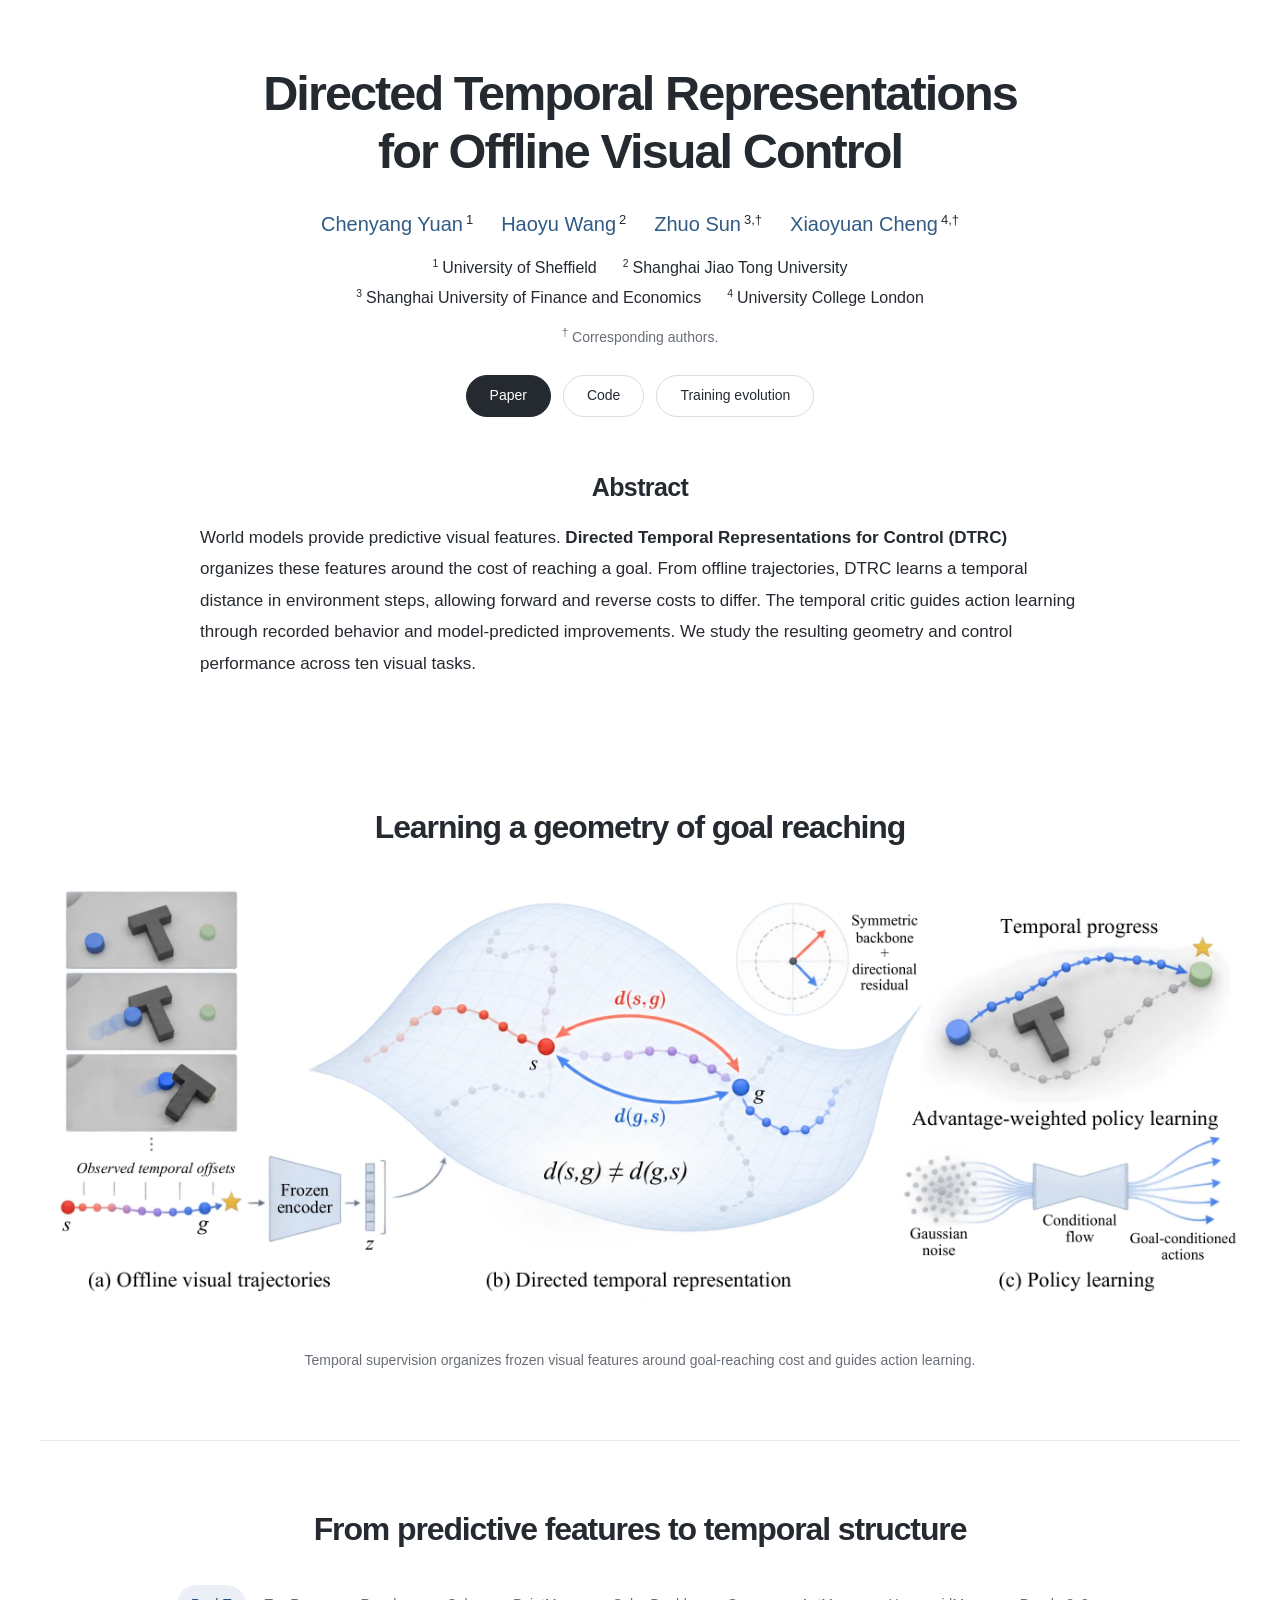
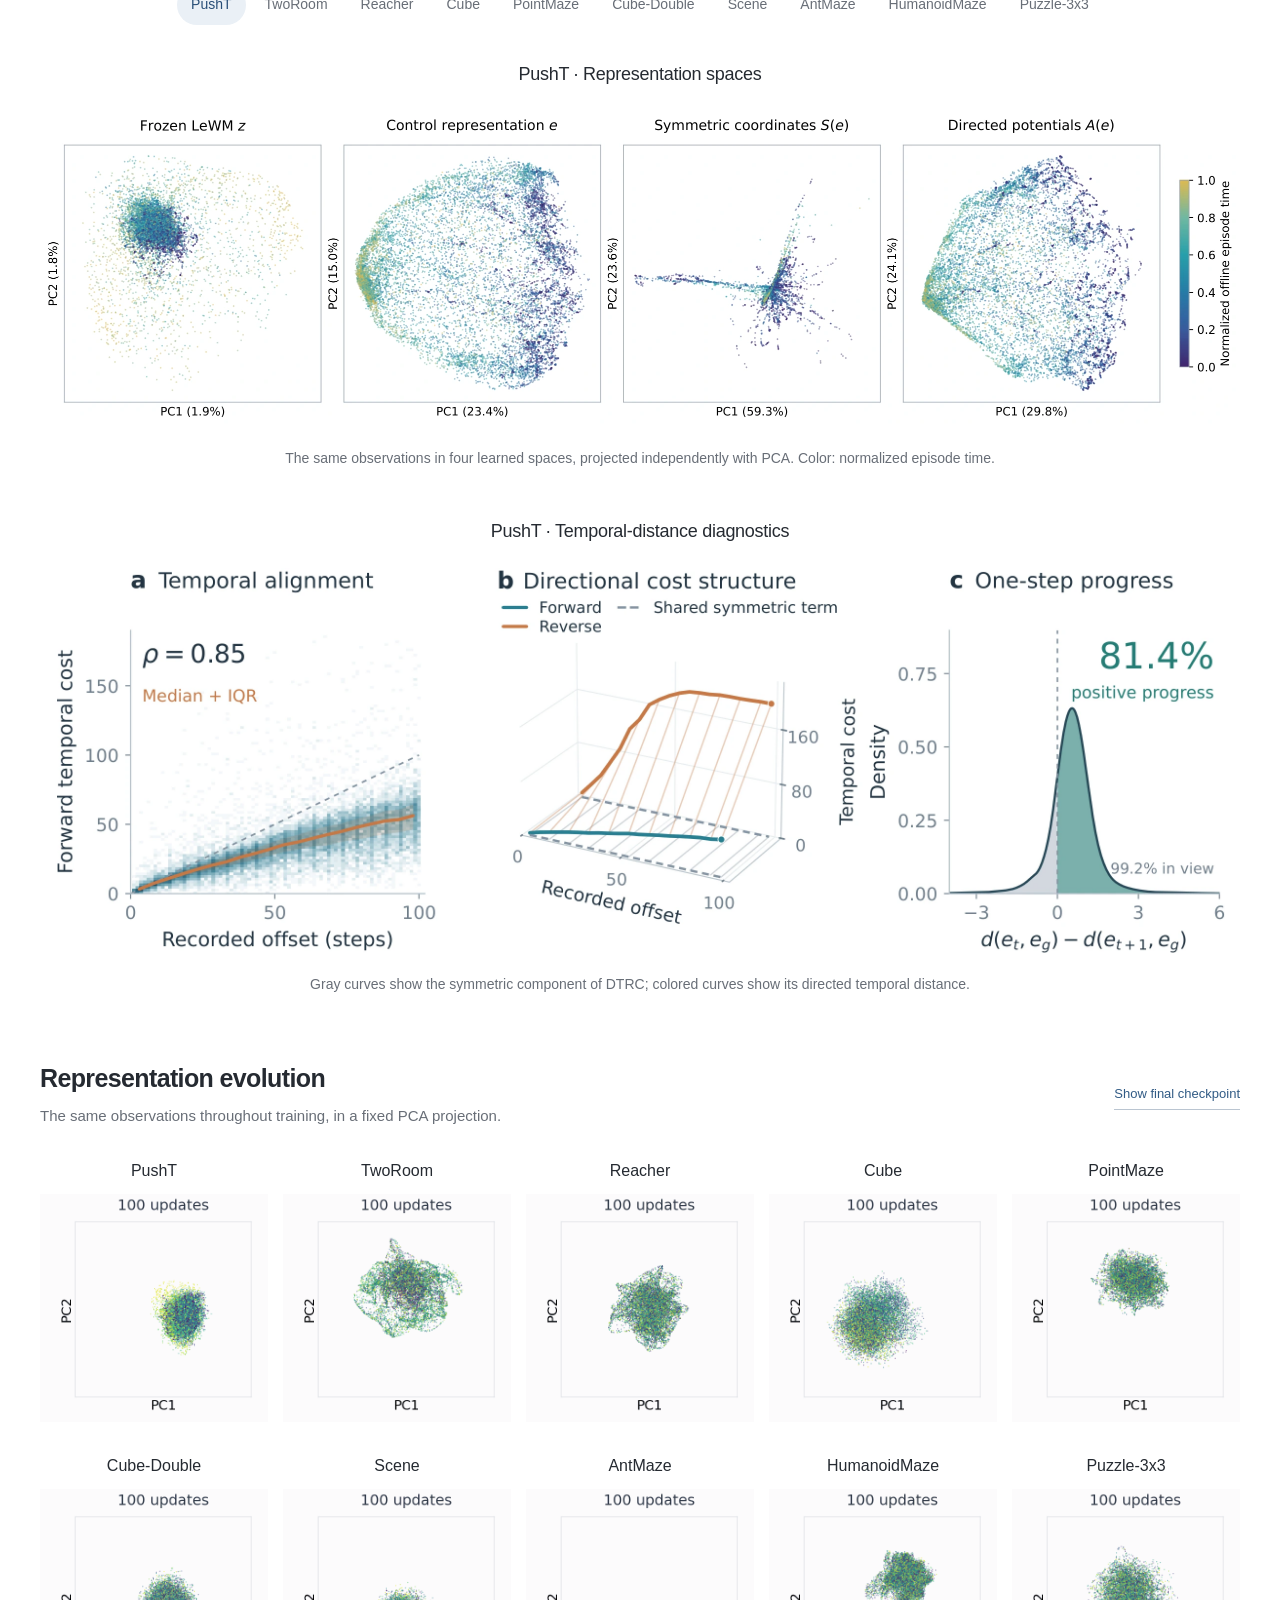
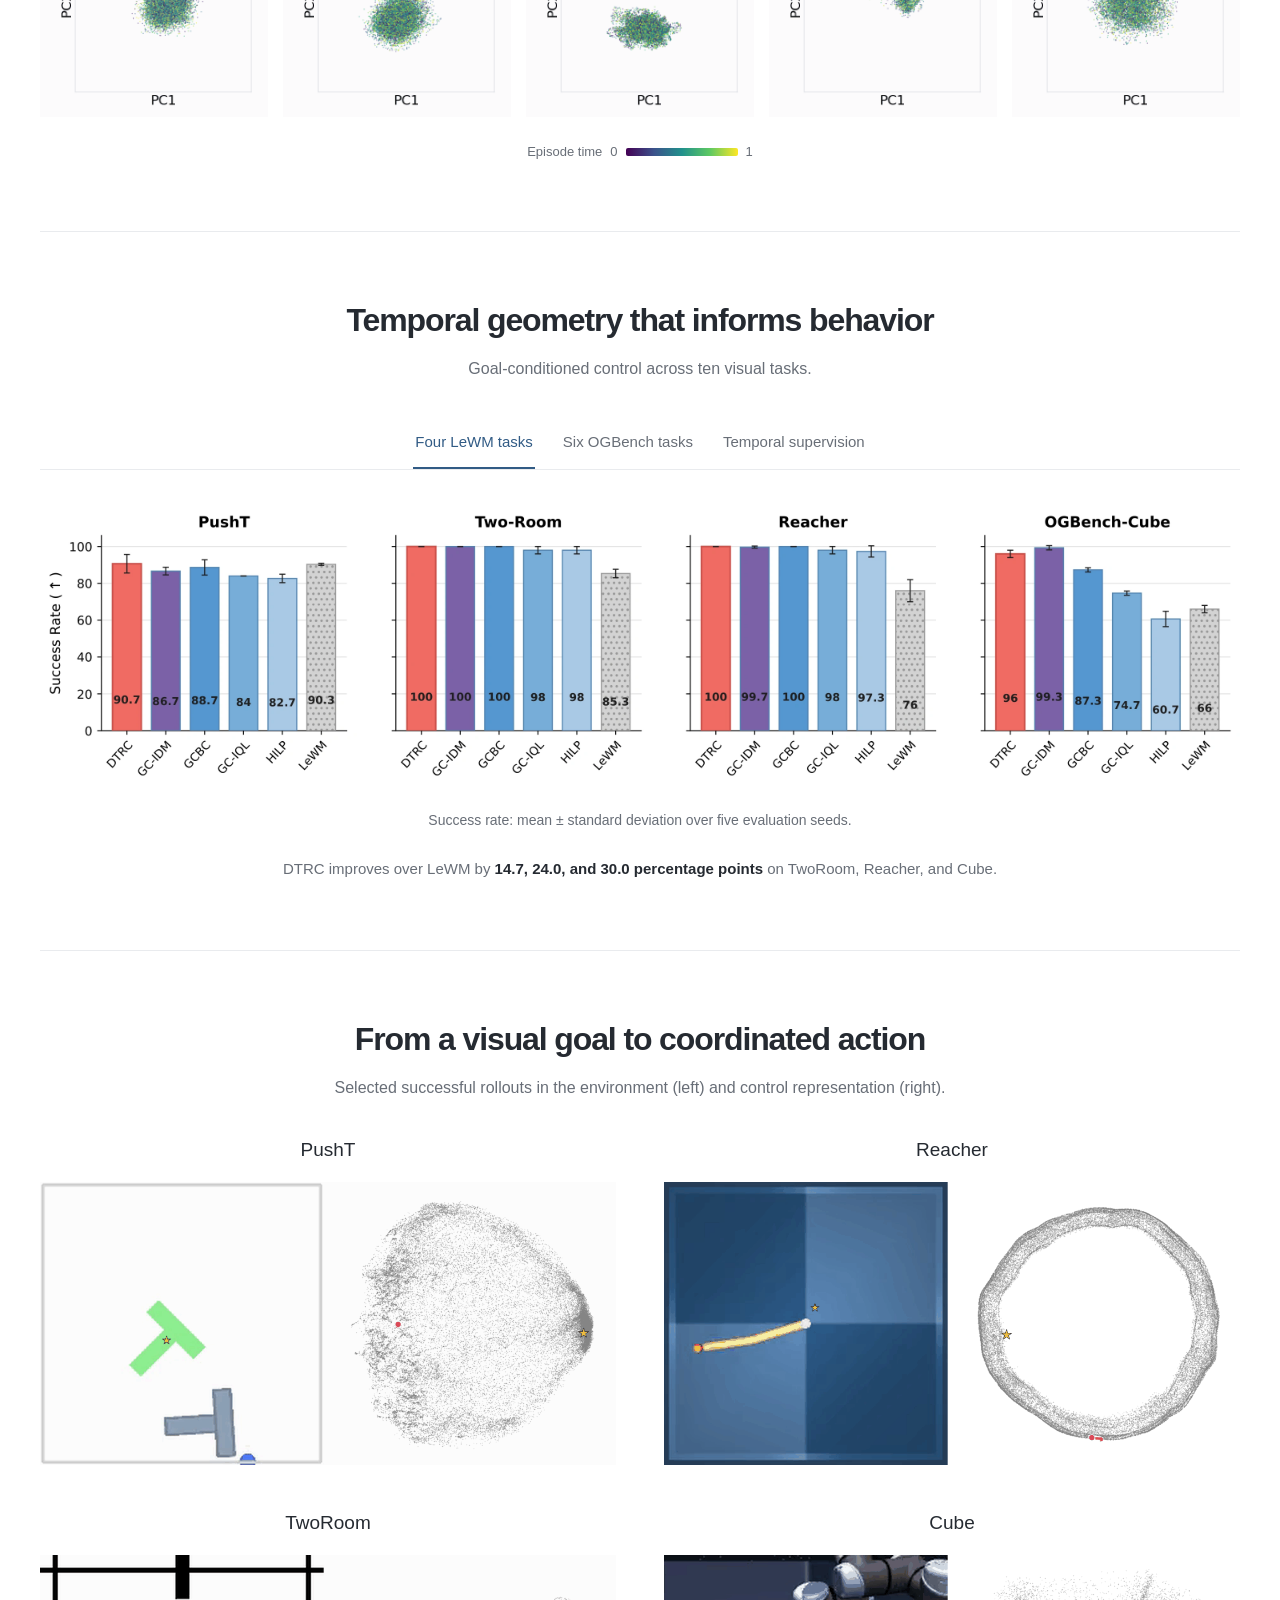
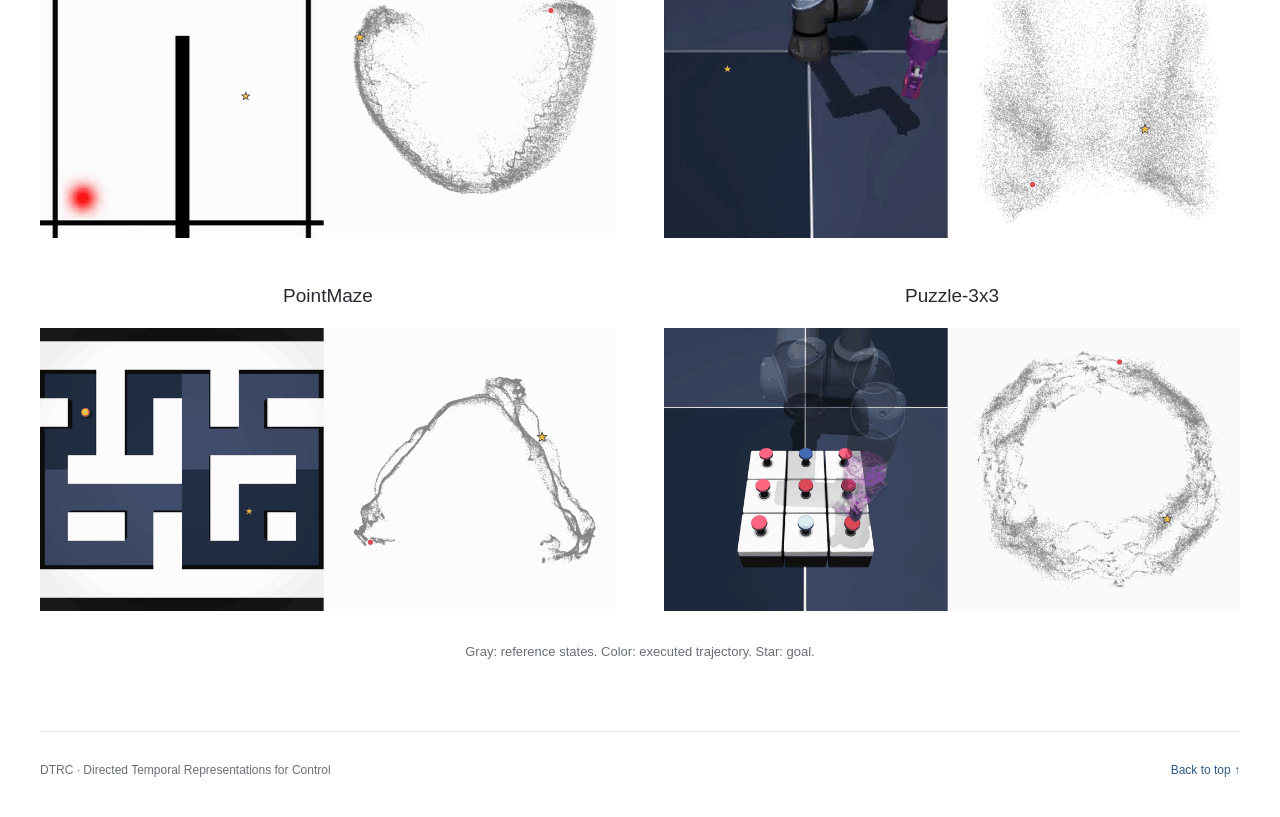
==== commit a31ab889: "Align author metadata with the manuscript" ====
--- a/index.html
+++ b/index.html
@@ -9,7 +9,7 @@
   <link rel="canonical" href="https://chenyang-yuan.github.io/dtrc-project/">
   <title>DTRC · Directed Temporal Representations for Offline Visual Control</title>
   <link rel="icon" type="image/svg+xml" href="data:image/svg+xml,%3Csvg xmlns='http://www.w3.org/2000/svg' viewBox='0 0 40 40'%3E%3Crect width='40' height='40' rx='9' fill='%232b548b'/%3E%3Cpath d='M10 12h11a8 8 0 010 16H10V12m12 0 5-4m-5 4 5 4' fill='none' stroke='white' stroke-width='3' stroke-linejoin='round'/%3E%3C/svg%3E">
-  <link rel="stylesheet" href="styles.css?v=authors-20261006">
+  <link rel="stylesheet" href="styles.css?v=authors-20261012">
   <script src="app.js?v=editorial-20261005" defer></script>
 </head>
 <body>
@@ -20,13 +20,14 @@
       <div class="authors" aria-label="Authors">
         <span><a href="https://scholar.google.com/citations?user=NBqTmHoAAAAJ&amp;hl=en" target="_blank" rel="noopener noreferrer">Chenyang Yuan</a><sup>1</sup></span>
         <span><a href="https://arc0127.github.io/" target="_blank" rel="noopener noreferrer">Haoyu Wang</a><sup>2</sup></span>
-        <span><a href="https://jz-fun.github.io/" target="_blank" rel="noopener noreferrer">Zhuo Sun</a><sup>3</sup></span>
-        <span><a href="https://scholar.google.com/citations?hl=en&amp;user=JsLhV54AAAAJ&amp;view_op=list_works&amp;sortby=pubdate" target="_blank" rel="noopener noreferrer">Xiaoyuan Cheng</a><sup>4</sup></span>
+        <span><a href="https://jz-fun.github.io/" target="_blank" rel="noopener noreferrer">Zhuo Sun</a><sup>3,&dagger;</sup></span>
+        <span><a href="https://scholar.google.com/citations?hl=en&amp;user=JsLhV54AAAAJ&amp;view_op=list_works&amp;sortby=pubdate" target="_blank" rel="noopener noreferrer">Xiaoyuan Cheng</a><sup>4,&dagger;</sup></span>
       </div>
       <div class="affiliations" aria-label="Affiliations">
-        <div><span><sup>1</sup>University of Sheffield</span><span><sup>2</sup>Shanghai Jiaotong University</span></div>
+        <div><span><sup>1</sup>University of Sheffield</span><span><sup>2</sup>Shanghai Jiao Tong University</span></div>
         <div><span><sup>3</sup>Shanghai University of Finance and Economics</span><span><sup>4</sup>University College London</span></div>
       </div>
+      <p class="author-note"><sup>&dagger;</sup> Corresponding authors.</p>
       <div class="resource-links"><a class="button primary" href="paper.html" target="_blank" rel="noopener">Paper</a><a class="button" href="https://github.com/Chenyang-Yuan/DTRC" target="_blank" rel="noopener noreferrer" aria-label="Code on GitHub">Code</a><a class="button" href="#evolution">Training evolution</a></div>
     </section>
     <section class="abstract section narrow" id="abstract"><h2>Abstract</h2><p>World models provide predictive visual features. <strong>Directed Temporal Representations for Control (DTRC)</strong> organizes these features around the cost of reaching a goal. From offline trajectories, DTRC learns a temporal distance in environment steps, allowing forward and reverse costs to differ. The temporal critic guides action learning through recorded behavior and model-predicted improvements. We study the resulting geometry and control performance across ten visual tasks.</p></section>
--- a/styles.css
+++ b/styles.css
@@ -94,6 +94,7 @@
 .affiliations>div{display:flex;justify-content:center;flex-wrap:wrap;gap:4px 26px}
 .affiliations>div+div{margin-top:3px}
 .affiliations sup{margin-right:4px}
+.author-note{margin:12px 0 0;font-size:14px;line-height:1.5;color:var(--muted)}
 .hero .resource-links{margin-top:27px;margin-bottom:0}
 @media(max-width:760px){.hero{padding-top:44px}.authors{font-size:19px;gap:8px 22px;margin-top:24px}.affiliations{font-size:15px}.affiliations>div{gap:4px 20px}}
 @media(max-width:450px){.hero{padding-top:36px}.authors{font-size:18px;gap:8px 20px}.affiliations{font-size:14px}.affiliations>div{flex-direction:column;gap:3px}.hero .resource-links{gap:9px}}
